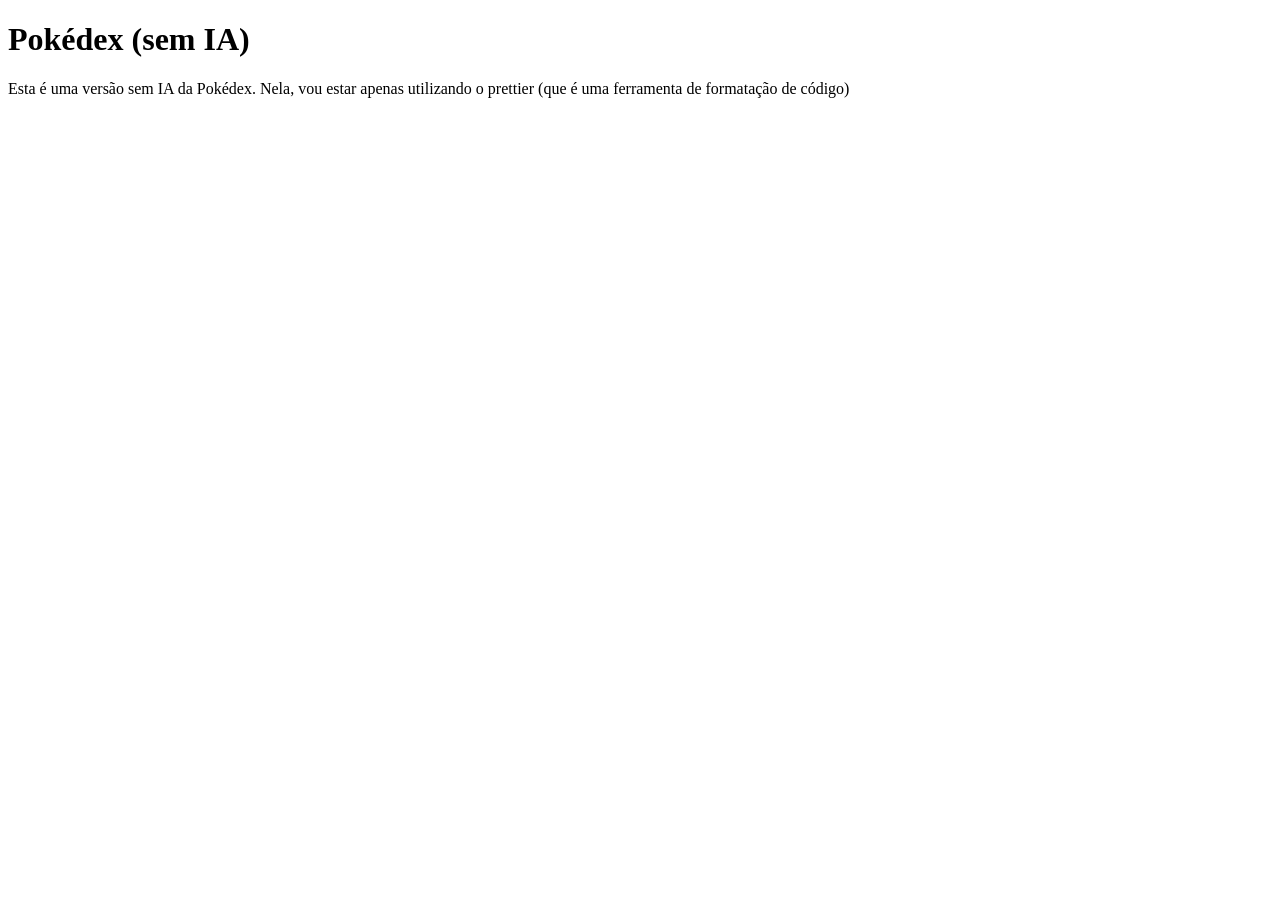
==== codigos/versão-sem-ia/sem-ia.html @ 1a267b8d "foi adicionada a versação sem ia" ====
<!DOCTYPE html>
<html lang="en">
<head>
    <meta charset="UTF-8">
    <meta name="viewport" content="width=device-width, initial-scale=1.0">
    <title>Pokédex (sem ia)</title>
</head>
<body>
    <script src="index.html"></script>
    <h1>Pokédex (sem IA)</h1>
    <p>Esta é uma versão sem IA da Pokédex. Nela, vou estar apenas utilizando o prettier (que é uma ferramenta de formatação de código)</p>
    </body>
</html>
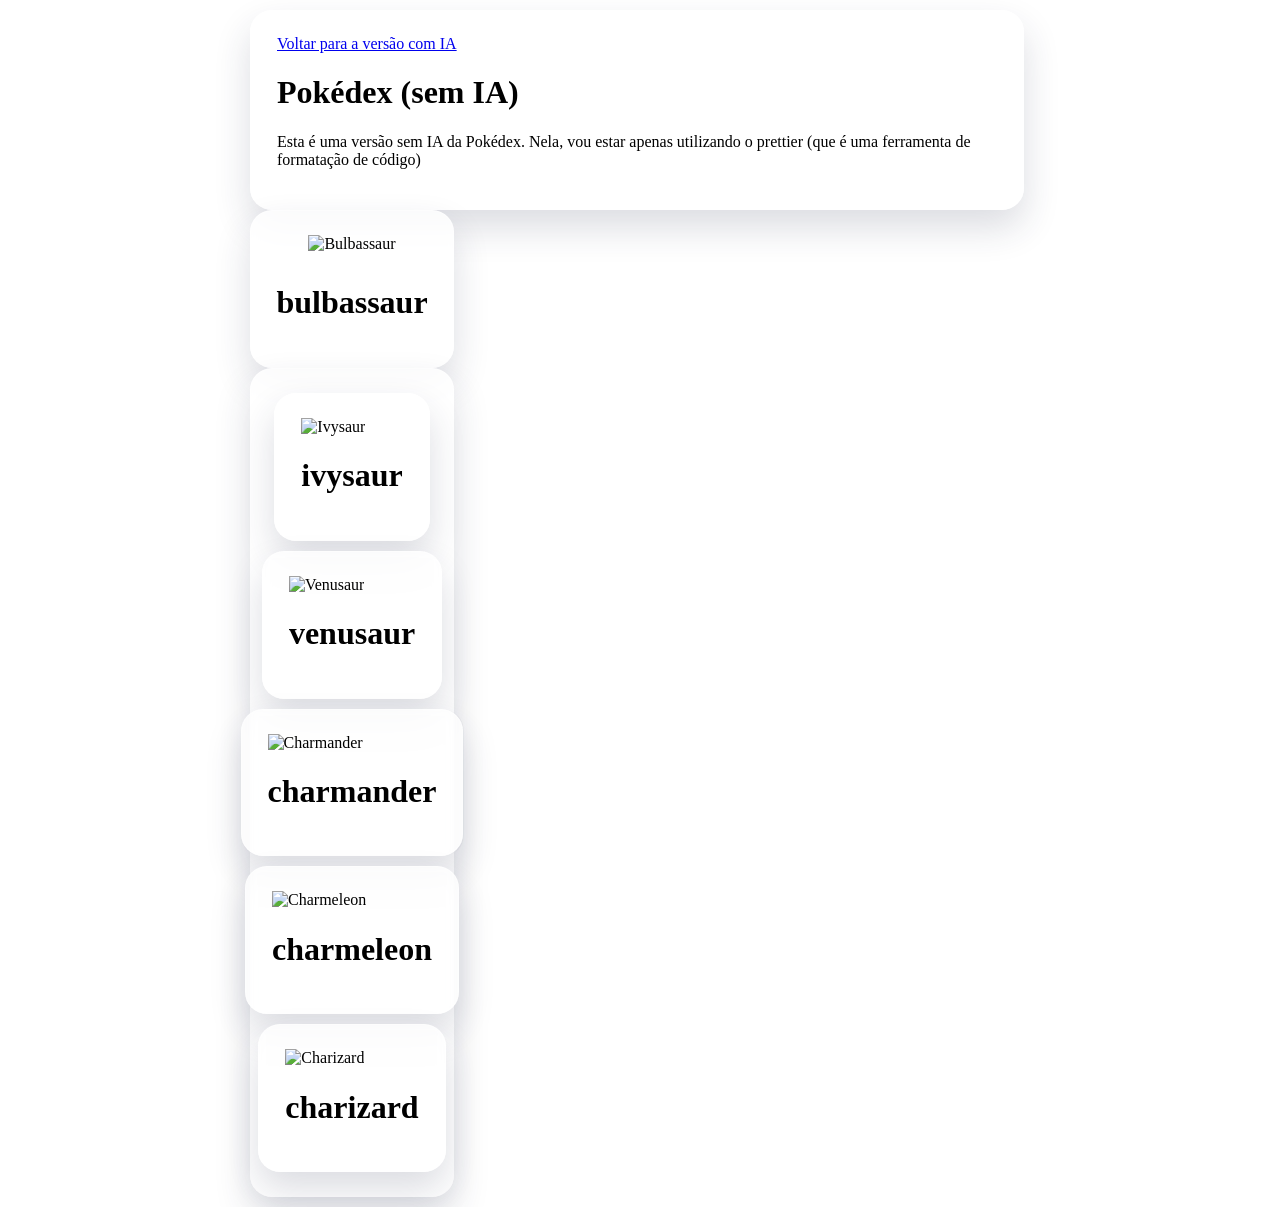
==== commit e9962167: "1.1" ====
--- a/codigos/versão-sem-ia/sem-ia.html
+++ b/codigos/versão-sem-ia/sem-ia.html
@@ -1,13 +1,43 @@
 <!DOCTYPE html>
-<html lang="en">
+<html lang="pt-br">
 <head>
     <meta charset="UTF-8">
     <meta name="viewport" content="width=device-width, initial-scale=1.0">
-    <title>Pokédex (sem ia)</title>
+    <title>Pokédex (sem IA)</title>
+    <link rel="stylesheet" href="sem-ia.css">
 </head>
 <body>
-    <script src="index.html"></script>
-    <h1>Pokédex (sem IA)</h1>
-    <p>Esta é uma versão sem IA da Pokédex. Nela, vou estar apenas utilizando o prettier (que é uma ferramenta de formatação de código)</p>
-    </body>
+    <div class="box">
+        <a href="../index.html" target="_blank">Voltar para a versão com IA</a>
+        <h1>Pokédex (sem IA)</h1>
+        <p>Esta é uma versão sem IA da Pokédex. Nela, vou estar apenas utilizando o prettier (que é uma ferramenta de formatação de código)</p>
+    </div>
+    <div class="pokemon">
+        <img src="https://raw.githubusercontent.com/PokeAPI/sprites/master/sprites/pokemon/1.png" alt="Bulbassaur">
+        <h1>bulbassaur</h1>
+    </div>
+    <div class="pokemon">
+        <div class="box">
+            <img src="https://raw.githubusercontent.com/PokeAPI/sprites/master/sprites/pokemon/2.png" alt="Ivysaur">
+            <h1>ivysaur</h1>
+        </div>
+        <div class="box">
+            <img src="https://raw.githubusercontent.com/PokeAPI/sprites/master/sprites/pokemon/3.png" alt="Venusaur">
+            <h1>venusaur</h1>
+        </div>
+        <div class="box">
+            <img src="https://raw.githubusercontent.com/PokeAPI/sprites/master/sprites/pokemon/4.png" alt="Charmander">
+            <h1>charmander</h1>
+        </div>
+        <div class="box">
+            <img src="https://raw.githubusercontent.com/PokeAPI/sprites/master/sprites/pokemon/5.png" alt="Charmeleon">
+            <h1>charmeleon</h1>
+        </div>
+        <div class="box">
+            <img src="https://raw.githubusercontent.com/PokeAPI/sprites/master/sprites/pokemon/6.png" alt="Charizard">
+            <h1>charizard</h1>
+        </div>
+    </div>
+    </div>
+</body>
 </html>
--- a/codigos/versão-sem-ia/sem-ia.css
+++ b/codigos/versão-sem-ia/sem-ia.css
@@ -0,0 +1,35 @@
+body {
+    background-image: url("https://i.pinimg.com/736x/94/4c/03/944c0312fdc1bcb13715f6178531f37c.jpg");
+    min-height: 50px;
+    margin: 10px 250px;
+    align-items: center;
+    justify-content: center;
+}
+.pokemon {
+    /*tamanho da box dos pokémons */
+    max-width: 150px;
+    display: flex;
+    flex-direction: column;
+    align-items: center;
+    gap: 10px;
+    padding: 24px 26px;
+    border-radius: 22px;
+    background: rgba(255,255,255,0.86);
+    box-shadow: 0 18px 36px rgba(40, 44, 72, 0.16);
+    border: 1px solid rgba(255,255,255,0.42);
+    backdrop-filter: blur(4px);
+}
+
+.box {
+    max-width: 720px;
+    flex-direction: column;
+    align-items: flex-start;
+    gap: 10px;
+    padding: 24px 26px;
+    border-radius: 22px;
+    background: rgba(255,255,255,0.86);
+    box-shadow: 0 18px 36px rgba(40, 44, 72, 0.16);
+    border: 1px solid rgba(255,255,255,0.42);
+    backdrop-filter: blur(4px);
+}
+
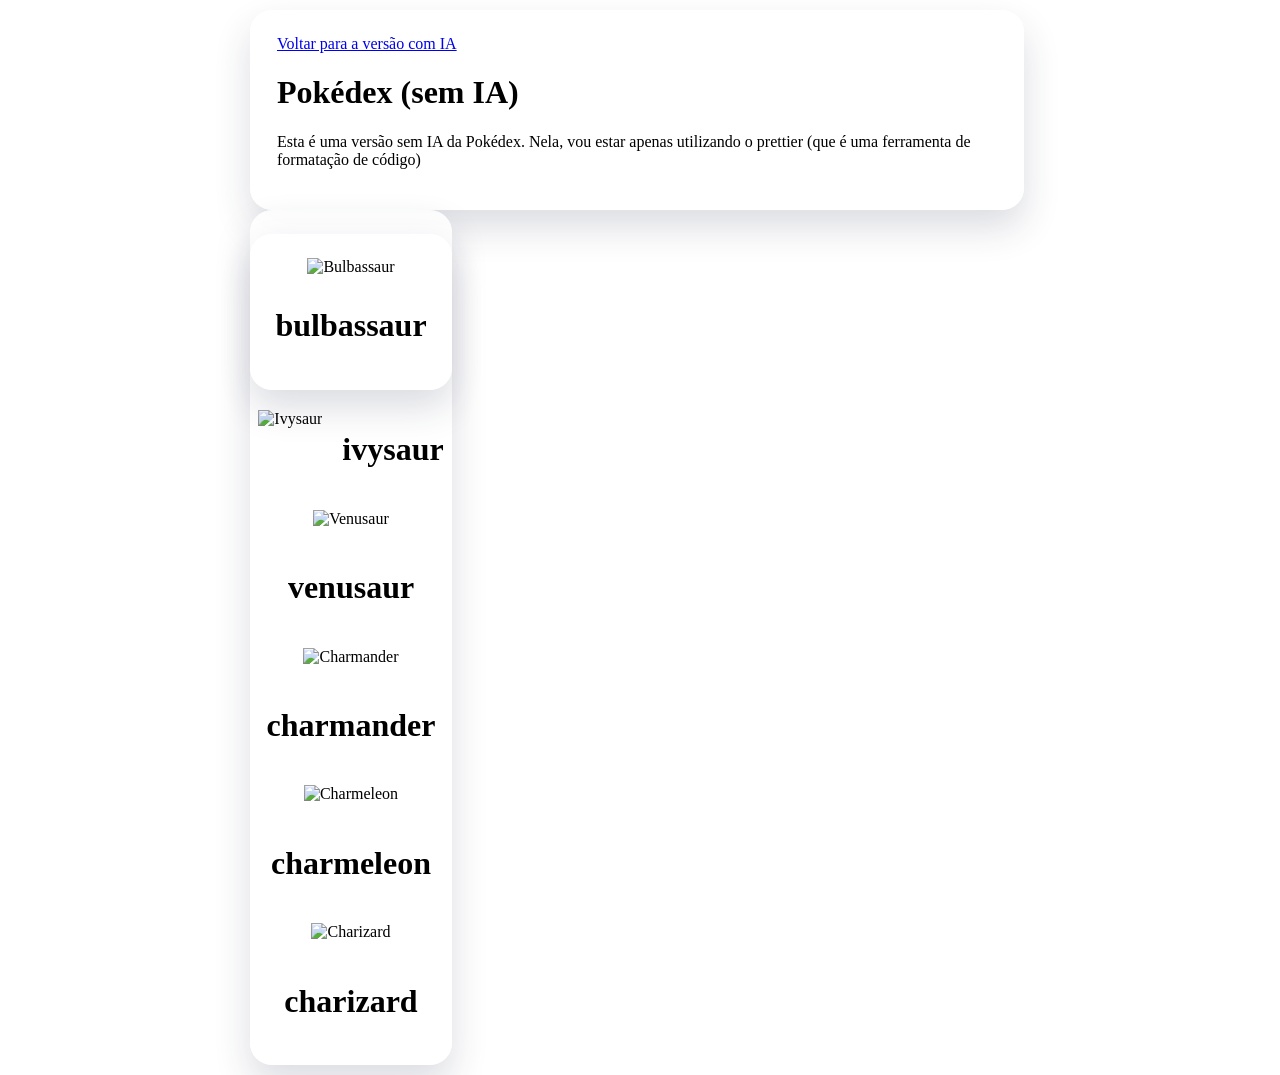
==== commit 892cf034: "commit 1.2" ====
--- a/codigos/versão-sem-ia/sem-ia.html
+++ b/codigos/versão-sem-ia/sem-ia.html
@@ -12,28 +12,30 @@
         <h1>Pokédex (sem IA)</h1>
         <p>Esta é uma versão sem IA da Pokédex. Nela, vou estar apenas utilizando o prettier (que é uma ferramenta de formatação de código)</p>
     </div>
+
     <div class="pokemon">
+        <div class="pokebox">
+                <div class="pokemon">
         <img src="https://raw.githubusercontent.com/PokeAPI/sprites/master/sprites/pokemon/1.png" alt="Bulbassaur">
         <h1>bulbassaur</h1>
-    </div>
-    <div class="pokemon">
-        <div class="box">
+        </div>
+        <div class="pokebox">
             <img src="https://raw.githubusercontent.com/PokeAPI/sprites/master/sprites/pokemon/2.png" alt="Ivysaur">
             <h1>ivysaur</h1>
         </div>
-        <div class="box">
+        <div class="pokebox">
             <img src="https://raw.githubusercontent.com/PokeAPI/sprites/master/sprites/pokemon/3.png" alt="Venusaur">
             <h1>venusaur</h1>
         </div>
-        <div class="box">
+        <div class="pokebox">
             <img src="https://raw.githubusercontent.com/PokeAPI/sprites/master/sprites/pokemon/4.png" alt="Charmander">
             <h1>charmander</h1>
         </div>
-        <div class="box">
+        <div class="pokebox">
             <img src="https://raw.githubusercontent.com/PokeAPI/sprites/master/sprites/pokemon/5.png" alt="Charmeleon">
             <h1>charmeleon</h1>
         </div>
-        <div class="box">
+        <div class="pokebox">
             <img src="https://raw.githubusercontent.com/PokeAPI/sprites/master/sprites/pokemon/6.png" alt="Charizard">
             <h1>charizard</h1>
         </div>
--- a/codigos/versão-sem-ia/sem-ia.css
+++ b/codigos/versão-sem-ia/sem-ia.css
@@ -16,8 +16,14 @@
     border-radius: 22px;
     background: rgba(255,255,255,0.86);
     box-shadow: 0 18px 36px rgba(40, 44, 72, 0.16);
-    border: 1px solid rgba(255,255,255,0.42);
     backdrop-filter: blur(4px);
+}
+.pokebox {
+    display: flex;
+    gap: 20px;
+    flex-wrap: wrap;
+    justify-content: center;
+
 }
 
 .box {
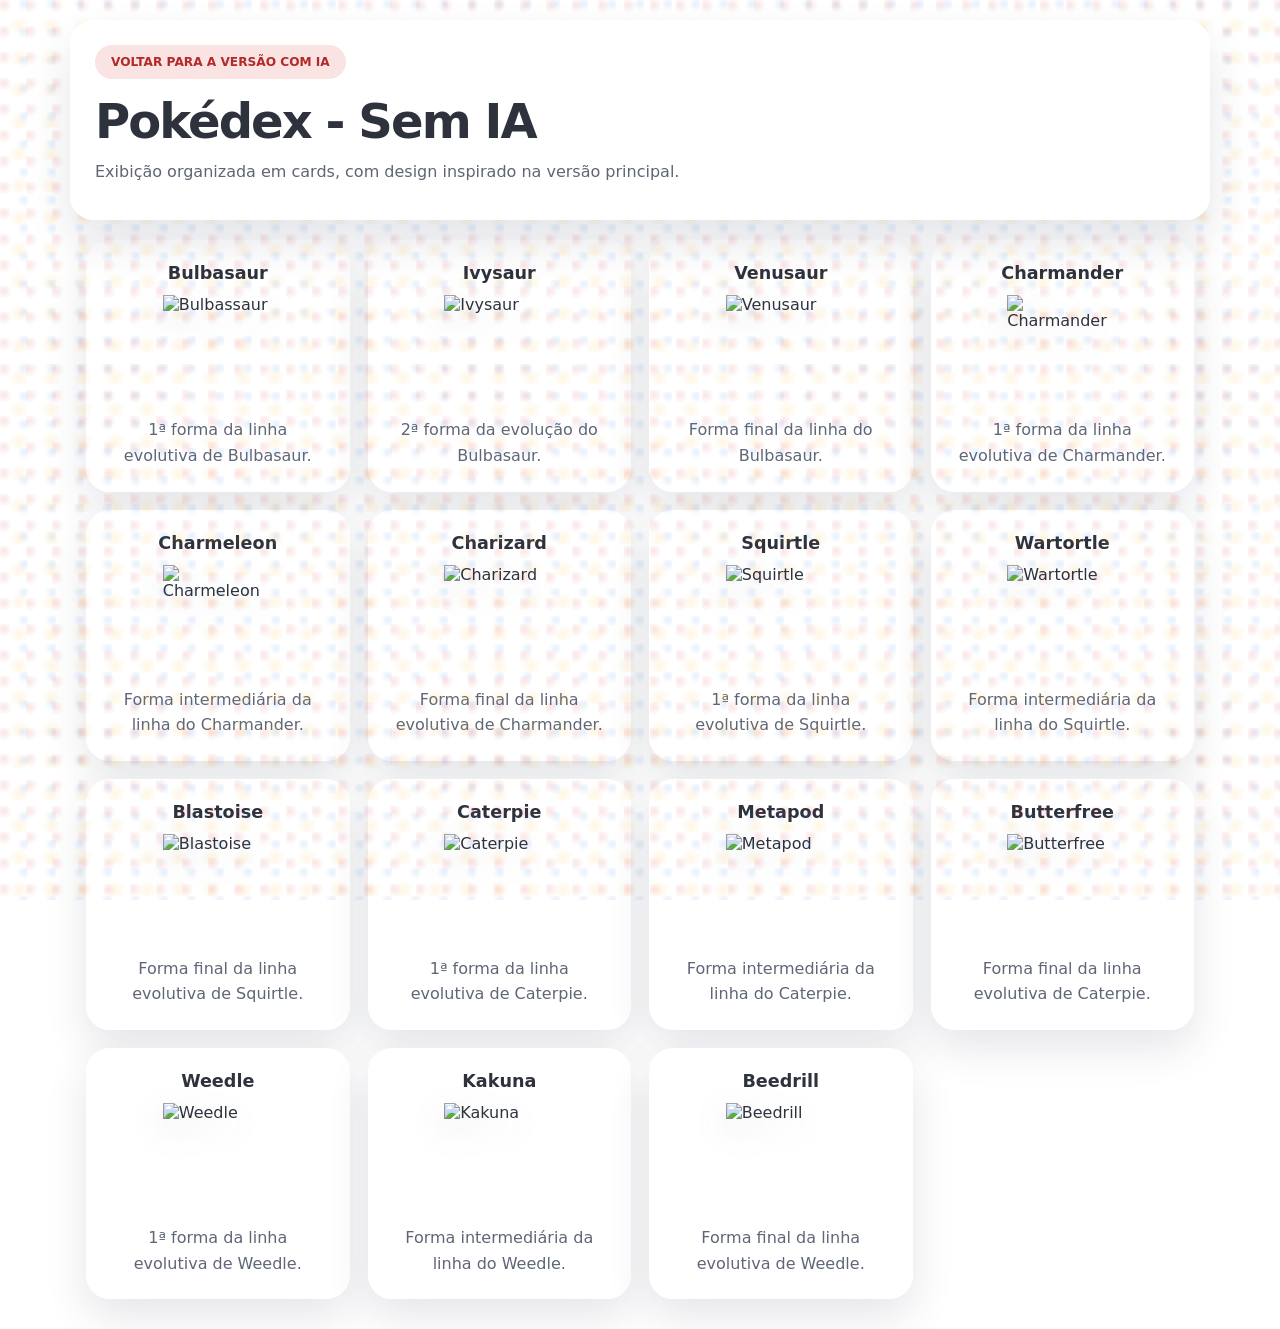
==== commit 18f459cb: "versão sem ia concluida (utilizei só uma vez, desculpa)" ====
--- a/codigos/versão-sem-ia/sem-ia.html
+++ b/codigos/versão-sem-ia/sem-ia.html
@@ -7,39 +7,90 @@
     <link rel="stylesheet" href="sem-ia.css">
 </head>
 <body>
-    <div class="box">
-        <a href="../index.html" target="_blank">Voltar para a versão com IA</a>
-        <h1>Pokédex (sem IA)</h1>
-        <p>Esta é uma versão sem IA da Pokédex. Nela, vou estar apenas utilizando o prettier (que é uma ferramenta de formatação de código)</p>
-    </div>
+    <header class="top">
+        <a class="back-link" href="../index.html" target="_blank">Voltar para a versão com IA</a>
+        <h1>Pokédex - Sem IA</h1>
+        <p class="subtitle">Exibição organizada em cards, com design inspirado na versão principal.</p>
+    </header>
 
-    <div class="pokemon">
-        <div class="pokebox">
-                <div class="pokemon">
-        <img src="https://raw.githubusercontent.com/PokeAPI/sprites/master/sprites/pokemon/1.png" alt="Bulbassaur">
-        <h1>bulbassaur</h1>
-        </div>
-        <div class="pokebox">
-            <img src="https://raw.githubusercontent.com/PokeAPI/sprites/master/sprites/pokemon/2.png" alt="Ivysaur">
-            <h1>ivysaur</h1>
-        </div>
-        <div class="pokebox">
-            <img src="https://raw.githubusercontent.com/PokeAPI/sprites/master/sprites/pokemon/3.png" alt="Venusaur">
-            <h1>venusaur</h1>
-        </div>
-        <div class="pokebox">
-            <img src="https://raw.githubusercontent.com/PokeAPI/sprites/master/sprites/pokemon/4.png" alt="Charmander">
-            <h1>charmander</h1>
-        </div>
-        <div class="pokebox">
-            <img src="https://raw.githubusercontent.com/PokeAPI/sprites/master/sprites/pokemon/5.png" alt="Charmeleon">
-            <h1>charmeleon</h1>
-        </div>
-        <div class="pokebox">
-            <img src="https://raw.githubusercontent.com/PokeAPI/sprites/master/sprites/pokemon/6.png" alt="Charizard">
-            <h1>charizard</h1>
-        </div>
-    </div>
-    </div>
+    <main>
+        <section class="pokedex">
+            <article class="box">
+                <h2>Bulbasaur</h2>
+                <img src="https://raw.githubusercontent.com/PokeAPI/sprites/master/sprites/pokemon/1.png" alt="Bulbassaur">
+                <p>1ª forma da linha evolutiva de Bulbasaur.</p>
+            </article>
+            <article class="box">
+                <h2>Ivysaur</h2>
+                <img src="https://raw.githubusercontent.com/PokeAPI/sprites/master/sprites/pokemon/2.png" alt="Ivysaur">
+                <p>2ª forma da evolução do Bulbasaur.</p>
+            </article>
+            <article class="box">
+                <h2>Venusaur</h2>
+                <img src="https://raw.githubusercontent.com/PokeAPI/sprites/master/sprites/pokemon/3.png" alt="Venusaur">
+                <p>Forma final da linha do Bulbasaur.</p>
+            </article>
+            <article class="box">
+                <h2>Charmander</h2>
+                <img src="https://raw.githubusercontent.com/PokeAPI/sprites/master/sprites/pokemon/4.png" alt="Charmander">
+                <p>1ª forma da linha evolutiva de Charmander.</p>
+            </article>
+            <article class="box">
+                <h2>Charmeleon</h2>
+                <img src="https://raw.githubusercontent.com/PokeAPI/sprites/master/sprites/pokemon/5.png" alt="Charmeleon">
+                <p>Forma intermediária da linha do Charmander.</p>
+            </article>
+            <article class="box">
+                <h2>Charizard</h2>
+                <img src="https://raw.githubusercontent.com/PokeAPI/sprites/master/sprites/pokemon/6.png" alt="Charizard">
+                <p>Forma final da linha evolutiva de Charmander.</p>
+            </article>
+            <article class="box">
+                <h2>Squirtle</h2>
+                <img src="https://raw.githubusercontent.com/PokeAPI/sprites/master/sprites/pokemon/7.png" alt="Squirtle">
+                <p>1ª forma da linha evolutiva de Squirtle.</p>
+            </article>
+            <article class="box">
+                <h2>Wartortle</h2>
+                <img src="https://raw.githubusercontent.com/PokeAPI/sprites/master/sprites/pokemon/8.png" alt="Wartortle">
+                <p>Forma intermediária da linha do Squirtle.</p>
+            </article>
+            <article class="box">
+                <h2>Blastoise</h2>
+                <img src="https://raw.githubusercontent.com/PokeAPI/sprites/master/sprites/pokemon/9.png" alt="Blastoise">
+                <p>Forma final da linha evolutiva de Squirtle.</p>
+            </article>
+            <article class="box">
+                <h2>Caterpie</h2>
+                <img src="https://raw.githubusercontent.com/PokeAPI/sprites/master/sprites/pokemon/10.png" alt="Caterpie">
+                <p>1ª forma da linha evolutiva de Caterpie.</p>
+            </article>
+            <article class="box">
+                <h2>Metapod</h2>
+                <img src="https://raw.githubusercontent.com/PokeAPI/sprites/master/sprites/pokemon/11.png" alt="Metapod">
+                <p>Forma intermediária da linha do Caterpie.</p>   
+            </article>
+            <article class="box">
+                <h2>Butterfree</h2>
+                <img src="https://raw.githubusercontent.com/PokeAPI/sprites/master/sprites/pokemon/12.png" alt="Butterfree">
+                <p>Forma final da linha evolutiva de Caterpie.</p>
+            </article>
+            <article class="box">
+                <h2>Weedle</h2>
+                <img src="https://raw.githubusercontent.com/PokeAPI/sprites/master/sprites/pokemon/13.png" alt="Weedle">
+                <p>1ª forma da linha evolutiva de Weedle.</p>
+            </article>
+            <article class="box">
+                <h2>Kakuna</h2>
+                <img src="https://raw.githubusercontent.com/PokeAPI/sprites/master/sprites/pokemon/14.png" alt="Kakuna">
+                <p>Forma intermediária da linha do Weedle.</p>
+            </article>
+            <article class="box">
+                <h2>Beedrill</h2>
+                <img src="https://raw.githubusercontent.com/PokeAPI/sprites/master/sprites/pokemon/15.png" alt="Beedrill">
+                <p>Forma final da linha evolutiva de Weedle.</p>
+            </article>
+        </section>
+    </main>
 </body>
 </html>
--- a/codigos/versão-sem-ia/sem-ia.css
+++ b/codigos/versão-sem-ia/sem-ia.css
@@ -1,41 +1,133 @@
+* {
+    box-sizing: border-box;
+}
+
 body {
-    background-image: url("https://i.pinimg.com/736x/94/4c/03/944c0312fdc1bcb13715f6178531f37c.jpg");
-    min-height: 50px;
-    margin: 10px 250px;
+    margin: 0;
+    min-height: 100vh;
+    font-family: Inter, system-ui, -apple-system, BlinkMacSystemFont, "Segoe UI", sans-serif;
+    color: #2e323d;
+    background: linear-gradient(180deg, #fff9f3 0%, #edf3ff 47%, #fbf4fa 100%);
+}
+
+body::before {
+    content: "";
+    position: fixed;
+    inset: 0;
+    pointer-events: none;
+    background-image:
+        radial-gradient(circle at 15% 20%, rgba(214, 40, 40, 0.15) 0, transparent 8px),
+        radial-gradient(circle at 86% 14%, rgba(47, 128, 237, 0.15) 0, transparent 7px),
+        radial-gradient(circle at 60% 82%, rgba(255, 180, 44, 0.16) 0, transparent 10px);
+    background-size: 26px 26px, 28px 28px, 32px 32px;
+    opacity: 0.8;
+}
+
+.top {
+    max-width: 1140px;
+    margin: 20px auto 0;
+    padding: 24px 24px 18px;
+    border-radius: 24px;
+    background: rgba(255, 255, 255, 0.92);
+    border: 1px solid rgba(255, 255, 255, 0.72);
+    box-shadow: 0 22px 44px rgba(41, 51, 83, 0.12);
+    backdrop-filter: blur(6px);
+}
+
+.back-link {
+    display: inline-flex;
     align-items: center;
-    justify-content: center;
+    gap: 8px;
+    margin-bottom: 14px;
+    padding: 10px 16px;
+    border-radius: 999px;
+    background: rgba(214, 40, 40, 0.13);
+    color: #b32a2a;
+    text-decoration: none;
+    font-size: 0.76rem;
+    font-weight: 800;
+    text-transform: uppercase;
 }
-.pokemon {
-    /*tamanho da box dos pokémons */
-    max-width: 150px;
+
+.top h1 {
+    margin: 0;
+    font-size: clamp(2rem, 4vw, 3rem);
+    letter-spacing: -0.04em;
+}
+
+.subtitle {
+    margin-top: 10px;
+    max-width: 760px;
+    line-height: 1.65;
+    color: #5f6574;
+}
+
+main {
+    max-width: 1140px;
+    margin: 20px auto 30px;
+    padding: 0 16px;
+}
+
+.pokedex {
+    display: grid;
+    grid-template-columns: repeat(auto-fit, minmax(220px, 1fr));
+    gap: 18px;
+}
+
+.box {
     display: flex;
     flex-direction: column;
     align-items: center;
-    gap: 10px;
-    padding: 24px 26px;
-    border-radius: 22px;
-    background: rgba(255,255,255,0.86);
-    box-shadow: 0 18px 36px rgba(40, 44, 72, 0.16);
-    backdrop-filter: blur(4px);
-}
-.pokebox {
-    display: flex;
-    gap: 20px;
-    flex-wrap: wrap;
-    justify-content: center;
-
+    gap: 12px;
+    padding: 22px;
+    border-radius: 24px;
+    background: rgba(255, 255, 255, 0.94);
+    border: 1px solid rgba(255, 255, 255, 0.76);
+    box-shadow: 0 18px 42px rgba(38, 48, 78, 0.12);
+    transition: transform 0.2s ease, box-shadow 0.2s ease;
 }
 
-.box {
-    max-width: 720px;
-    flex-direction: column;
-    align-items: flex-start;
-    gap: 10px;
-    padding: 24px 26px;
-    border-radius: 22px;
-    background: rgba(255,255,255,0.86);
-    box-shadow: 0 18px 36px rgba(40, 44, 72, 0.16);
-    border: 1px solid rgba(255,255,255,0.42);
-    backdrop-filter: blur(4px);
+.box:hover {
+    transform: translateY(-4px);
+    box-shadow: 0 24px 50px rgba(38, 48, 78, 0.16);
 }
 
+.box h2 {
+    margin: 0;
+    font-size: 1.1rem;
+    text-transform: capitalize;
+    text-align: center;
+}
+
+.box p {
+    margin: 0;
+    text-align: center;
+    color: #5f6676;
+    line-height: 1.6;
+}
+
+.box img {
+    width: 110px;
+    height: 110px;
+    object-fit: contain;
+    filter: drop-shadow(0 10px 16px rgba(47, 62, 98, 0.16));
+}
+
+@media (max-width: 720px) {
+    .top {
+        margin: 14px 10px 0;
+        padding: 20px 18px 18px;
+    }
+
+    main {
+        margin: 16px auto 24px;
+    }
+
+    .box {
+        padding: 18px;
+    }
+}
+body {
+    
+    background-image: url("https://i.pinimg.com/736x/94/4c/03/944c0312fdc1bcb13715f6178531f37c.jpg");
+}
